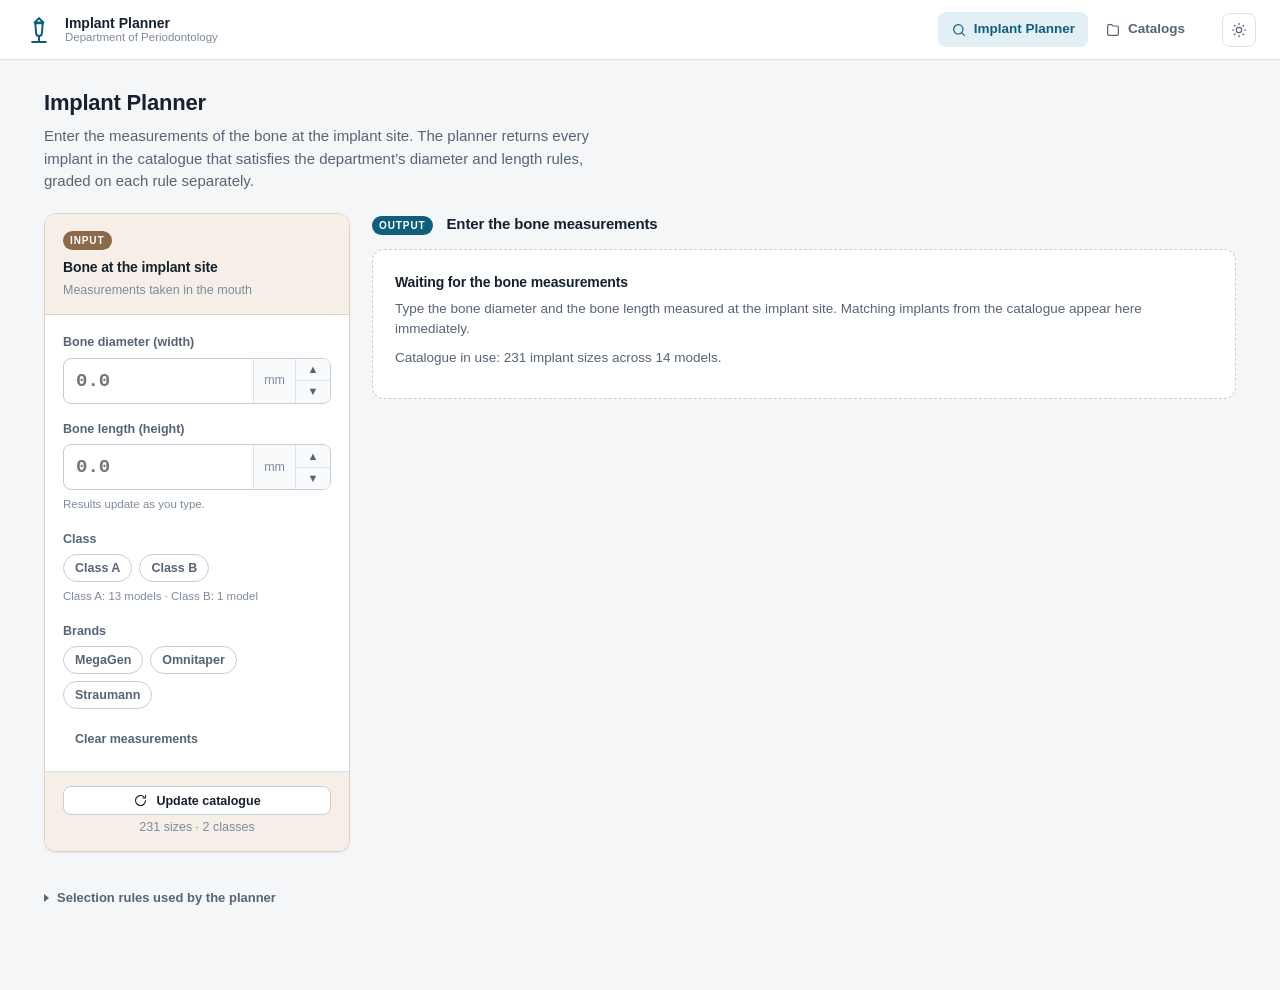
==== index.html @ 9ea449c0 "Version 1.0" ====
<!DOCTYPE html>
<html lang="en">
<head>
<meta charset="utf-8">
<meta name="viewport" content="width=device-width, initial-scale=1">
<title>Implant Planner &middot; Department of Periodontology</title>
<link rel="stylesheet" href="assets/styles.css">
<link rel="icon" href="data:image/svg+xml,%3Csvg xmlns='http://www.w3.org/2000/svg' viewBox='0 0 24 24'%3E%3Ctext y='19' font-size='19'%3E%F0%9F%A6%B7%3C/text%3E%3C/svg%3E">
</head>
<body>

<header class="appbar">
  <div class="appbar__brand">
    <svg class="appbar__mark" viewBox="0 0 24 24" fill="none" stroke="currentColor" stroke-width="1.6" stroke-linecap="round" stroke-linejoin="round" aria-hidden="true">
      <path d="M12 2.5 8.5 6h7L12 2.5Z"></path>
      <path d="M9 6.5h6l-.7 8.2a2.3 2.3 0 0 1-2.3 2.1 2.3 2.3 0 0 1-2.3-2.1L9 6.5Z"></path>
      <path d="M12 17v4.5"></path>
      <path d="M6.5 21.5h11"></path>
    </svg>
    <div>
      <div class="appbar__title">Implant Planner</div>
      <div class="appbar__subtitle">Department of Periodontology</div>
    </div>
  </div>

  <nav class="appbar__nav">
    <a class="appbar__link" href="index.html" aria-current="page">
      <svg viewBox="0 0 24 24" fill="none" stroke="currentColor" stroke-width="1.8" stroke-linecap="round" stroke-linejoin="round" aria-hidden="true">
        <circle cx="11" cy="11" r="7"></circle><path d="m20 20-3.6-3.6"></path>
      </svg>
      Implant Planner
    </a>
    <a class="appbar__link" href="catalogs.html">
      <svg viewBox="0 0 24 24" fill="none" stroke="currentColor" stroke-width="1.8" stroke-linecap="round" stroke-linejoin="round" aria-hidden="true">
        <path d="M4 5.5A1.5 1.5 0 0 1 5.5 4H10l2 2h6.5A1.5 1.5 0 0 1 20 7.5v11A1.5 1.5 0 0 1 18.5 20h-13A1.5 1.5 0 0 1 4 18.5Z"></path>
      </svg>
      Catalogs
    </a>
  </nav>

  <button class="icon-button" data-theme-toggle type="button" title="Switch between light and dark" aria-label="Switch between light and dark">
    <svg class="icon-sun" viewBox="0 0 24 24" fill="none" stroke="currentColor" stroke-width="1.8" stroke-linecap="round" aria-hidden="true">
      <circle cx="12" cy="12" r="4"></circle>
      <path d="M12 2v2M12 20v2M4.9 4.9l1.4 1.4M17.7 17.7l1.4 1.4M2 12h2M20 12h2M4.9 19.1l1.4-1.4M17.7 6.3l1.4-1.4"></path>
    </svg>
    <svg class="icon-moon" viewBox="0 0 24 24" fill="none" stroke="currentColor" stroke-width="1.8" stroke-linecap="round" stroke-linejoin="round" aria-hidden="true">
      <path d="M20 14.5A8 8 0 0 1 9.5 4 8 8 0 1 0 20 14.5Z"></path>
    </svg>
  </button>
</header>

<main class="page">
  <div class="page-head">
    <h1>Implant Planner</h1>
    <p>Enter the measurements of the bone at the implant site. The planner returns every implant in the
      catalogue that satisfies the department&rsquo;s diameter and length rules, graded on each rule separately.</p>
  </div>

  <div class="planner">
    <!-- ------------------------------------------------ INPUT: bone ------ -->
    <section class="card bone-card sticky-panel" aria-labelledby="bone-heading">
      <div class="card__head">
        <span class="tag tag--bone">Input</span>
        <h2 id="bone-heading" style="margin-top:7px">Bone at the implant site</h2>
        <p>Measurements taken in the mouth</p>
      </div>
      <div class="card__body">
        <form id="bone-form" autocomplete="off">
          <div class="field">
            <label class="field__label" for="bone-diameter">Bone diameter (width)</label>
            <div class="field__input">
              <input type="number" id="bone-diameter" name="boneDiameter" step="0.1" min="0" max="30" inputmode="decimal" placeholder="0.0">
              <span class="field__unit">mm</span>
              <span class="stepper">
                <button type="button" data-step="bone-diameter" data-delta="0.1" aria-label="Increase bone diameter">&#9650;</button>
                <button type="button" data-step="bone-diameter" data-delta="-0.1" aria-label="Decrease bone diameter">&#9660;</button>
              </span>
            </div>
          </div>

          <div class="field">
            <label class="field__label" for="bone-length">Bone length (height)</label>
            <div class="field__input">
              <input type="number" id="bone-length" name="boneLength" step="0.1" min="0" max="40" inputmode="decimal" placeholder="0.0">
              <span class="field__unit">mm</span>
              <span class="stepper">
                <button type="button" data-step="bone-length" data-delta="0.1" aria-label="Increase bone length">&#9650;</button>
                <button type="button" data-step="bone-length" data-delta="-0.1" aria-label="Decrease bone length">&#9660;</button>
              </span>
            </div>
            <p class="field__hint">Results update as you type.</p>
          </div>

          <div class="field">
            <span class="field__label">Class</span>
            <div class="brand-filter" id="class-filter" role="group" aria-label="Filter by class"></div>
            <p class="field__hint" id="class-hint"></p>
          </div>

          <div class="field">
            <span class="field__label">Brands</span>
            <div class="brand-filter" id="brand-filter" role="group" aria-label="Filter by brand"></div>
          </div>

          <div class="field">
            <button class="button button--quiet button--small" type="button" id="clear-button">Clear measurements</button>
          </div>
        </form>
      </div>
      <div class="card__head" style="border-top:1px solid var(--border);border-bottom:0">
        <button class="button button--block button--small" type="button" id="open-data-dialog">
          <svg viewBox="0 0 24 24" fill="none" stroke="currentColor" stroke-width="1.8" stroke-linecap="round" stroke-linejoin="round" aria-hidden="true">
            <path d="M20 12a8 8 0 1 1-2.6-5.9"></path><path d="M20 4v4h-4"></path>
          </svg>
          Update catalogue
        </button>
        <p id="data-summary" style="text-align:center"></p>
      </div>
    </section>

    <!-- ---------------------------------------------- OUTPUT: implants ---- -->
    <section aria-labelledby="results-heading">
      <div class="results__head">
        <span class="tag tag--implant">Output</span>
        <h2 id="results-heading" class="results__count" aria-live="polite">
          <span id="results-count">Enter the bone measurements</span>
        </h2>
        <span class="results__context" id="results-context"></span>
      </div>
      <div id="results"></div>
    </section>
  </div>

  <details class="rules">
    <summary>Selection rules used by the planner</summary>
    <div class="rule-grid">
      <div class="card">
        <div class="card__head"><h2>Diameter</h2><p>Bone diameter &minus; implant diameter</p></div>
        <div class="card__body">
          <table class="rule-table">
            <thead><tr><th>Difference</th><th style="text-align:right">Rating</th></tr></thead>
            <tbody>
              <tr><td class="formula">exactly 3.0 mm</td><td><span class="badge badge--optimal">Optimal</span></td></tr>
              <tr><td class="formula">2.0 &ndash; 2.99 mm</td><td><span class="badge badge--standard">Standard</span></td></tr>
              <tr><td class="formula">1.6 &ndash; 1.99 mm</td><td><span class="badge badge--less">Less preferable</span></td></tr>
              <tr><td class="formula">anything else</td><td>not shown</td></tr>
            </tbody>
          </table>
        </div>
      </div>
      <div class="card">
        <div class="card__head"><h2>Length</h2><p>Bone length &minus; implant length</p></div>
        <div class="card__body">
          <table class="rule-table">
            <thead><tr><th>Difference</th><th style="text-align:right">Rating</th></tr></thead>
            <tbody>
              <tr><td class="formula">0 mm (equal)</td><td><span class="badge badge--optimal">Optimal</span></td></tr>
              <tr><td class="formula">up to 2.0 mm shorter</td><td><span class="badge badge--standard">Standard</span></td></tr>
              <tr><td class="formula">anything else</td><td>not shown</td></tr>
            </tbody>
          </table>
          <p class="field__hint" style="margin-top:12px">An implant longer than the bone is never shown. Each result
            is rated on diameter and on length separately; it is grouped under the weaker of its two ratings.</p>
        </div>
      </div>
    </div>
  </details>
</main>

<!-- ------------------------------------------------------ update catalogue -->
<dialog class="dialog" id="data-dialog" aria-labelledby="data-dialog-title">
  <div class="dialog__head">
    <h2 id="data-dialog-title">Update catalogue</h2>
    <button class="icon-button" type="button" id="close-data-dialog" aria-label="Close">
      <svg viewBox="0 0 24 24" fill="none" stroke="currentColor" stroke-width="2" stroke-linecap="round" aria-hidden="true">
        <path d="M6 6l12 12M18 6 6 18"></path>
      </svg>
    </button>
  </div>

  <div class="dialog__body">
    <div class="data-status" id="data-status"></div>

    <div class="drop-zone" id="drop-zone" role="button" tabindex="0">
      <svg viewBox="0 0 24 24" fill="none" stroke="currentColor" stroke-width="1.6" stroke-linecap="round" stroke-linejoin="round" aria-hidden="true">
        <path d="M12 15V3"></path><path d="m7.5 7.5 4.5-4.5 4.5 4.5"></path>
        <path d="M4 15v3.5A1.5 1.5 0 0 0 5.5 20h13a1.5 1.5 0 0 0 1.5-1.5V15"></path>
      </svg>
      <strong>Choose your Excel file, or drop it here</strong>
      <span>Implant catalogue &mdash; Brand Name &middot; Model &middot; Diameter (mm) &middot; Length (mm)</span>
      <span>Classes &mdash; Brand Name &middot; Model &middot; Class</span>
      <span>Either file is recognised automatically.</span>
      <input type="file" id="file-input" accept=".xlsx" class="visually-hidden">
    </div>

    <div id="data-message"></div>
  </div>

  <div class="dialog__foot">
    <button class="button button--small" type="button" id="reset-data">Restore built-in data</button>
    <span class="dialog__downloads">
      <button class="button button--small button--primary" type="button" data-download="implants" title="Save the catalogue in use as data/implants.js so it becomes the default for everyone">
        <svg viewBox="0 0 24 24" fill="none" stroke="currentColor" stroke-width="1.8" stroke-linecap="round" stroke-linejoin="round" aria-hidden="true">
          <path d="M12 3v12"></path><path d="m7.5 10.5 4.5 4.5 4.5-4.5"></path><path d="M4 20h16"></path>
        </svg>
        implants.js
      </button>
      <button class="button button--small button--primary" type="button" data-download="classes" title="Save the classes in use as data/classes.js so they become the default for everyone">
        <svg viewBox="0 0 24 24" fill="none" stroke="currentColor" stroke-width="1.8" stroke-linecap="round" stroke-linejoin="round" aria-hidden="true">
          <path d="M12 3v12"></path><path d="m7.5 10.5 4.5 4.5 4.5-4.5"></path><path d="M4 20h16"></path>
        </svg>
        classes.js
      </button>
    </span>
  </div>
</dialog>

<script src="data/implants.js"></script>
<script src="data/classes.js"></script>
<script src="assets/xlsx.js"></script>
<script src="assets/app.js"></script>
<script src="assets/planner.js"></script>
</body>
</html>
---- assets/styles.css ----
/* Department of Periodontology - Implant Planner
   Light and dark palettes are both defined on :root so no colour is
   declared only inside a media query. */

:root {
  --bg: #f4f6f8;
  --surface: #ffffff;
  --surface-2: #f8fafc;
  --surface-3: #eef2f6;
  --border: #dbe2ea;
  --border-strong: #c3ceda;
  --text: #16212e;
  --text-2: #566476;
  --text-3: #7d8b9c;

  --brand: #0f5f7a;
  --brand-strong: #0a4a60;
  --brand-soft: #e2f0f5;

  --bone: #8a6a4b;
  --bone-soft: #f6efe7;
  --bone-border: #e2d3c1;

  --optimal: #12795c;
  --optimal-soft: #dff3ec;
  --optimal-border: #a9ddcc;

  --standard: #1c5fa8;
  --standard-soft: #e3eefb;
  --standard-border: #b6d1ee;

  --less: #a2640b;
  --less-soft: #fbeed8;
  --less-border: #eed6a8;

  --danger: #b3261e;
  --danger-soft: #fbe6e4;

  --shadow: 0 1px 2px rgba(16, 33, 46, .06), 0 8px 24px rgba(16, 33, 46, .06);
  --shadow-sm: 0 1px 2px rgba(16, 33, 46, .08);
  --radius: 12px;
  --radius-sm: 8px;
  --mono: ui-monospace, "SF Mono", "Cascadia Mono", "Segoe UI Mono", Menlo, Consolas, monospace;
  --sans: "Inter", -apple-system, BlinkMacSystemFont, "Segoe UI", Roboto, Helvetica, Arial, sans-serif;
}

@media (prefers-color-scheme: dark) {
  :root:not([data-theme="light"]) {
    --bg: #0e1419;
    --surface: #161e26;
    --surface-2: #1b242d;
    --surface-3: #212c37;
    --border: #2a3742;
    --border-strong: #3a4956;
    --text: #e8eef4;
    --text-2: #a3b1bf;
    --text-3: #7d8e9d;

    --brand: #58b8d4;
    --brand-strong: #7fcde4;
    --brand-soft: #14313c;

    --bone: #c9a883;
    --bone-soft: #2a2219;
    --bone-border: #493c2c;

    --optimal: #56c9a3;
    --optimal-soft: #10302a;
    --optimal-border: #1f5346;

    --standard: #79b3f0;
    --standard-soft: #132a41;
    --standard-border: #26476b;

    --less: #e0ab52;
    --less-soft: #33270f;
    --less-border: #5b471d;

    --danger: #f08b83;
    --danger-soft: #351a18;

    --shadow: 0 1px 2px rgba(0, 0, 0, .4), 0 10px 28px rgba(0, 0, 0, .35);
    --shadow-sm: 0 1px 2px rgba(0, 0, 0, .4);
  }
}

:root[data-theme="dark"] {
  --bg: #0e1419;
  --surface: #161e26;
  --surface-2: #1b242d;
  --surface-3: #212c37;
  --border: #2a3742;
  --border-strong: #3a4956;
  --text: #e8eef4;
  --text-2: #a3b1bf;
  --text-3: #7d8e9d;

  --brand: #58b8d4;
  --brand-strong: #7fcde4;
  --brand-soft: #14313c;

  --bone: #c9a883;
  --bone-soft: #2a2219;
  --bone-border: #493c2c;

  --optimal: #56c9a3;
  --optimal-soft: #10302a;
  --optimal-border: #1f5346;

  --standard: #79b3f0;
  --standard-soft: #132a41;
  --standard-border: #26476b;

  --less: #e0ab52;
  --less-soft: #33270f;
  --less-border: #5b471d;

  --danger: #f08b83;
  --danger-soft: #351a18;

  --shadow: 0 1px 2px rgba(0, 0, 0, .4), 0 10px 28px rgba(0, 0, 0, .35);
  --shadow-sm: 0 1px 2px rgba(0, 0, 0, .4);
}

* { box-sizing: border-box; }

body {
  margin: 0;
  background: var(--bg);
  color: var(--text);
  font-family: var(--sans);
  font-size: 15px;
  line-height: 1.5;
  -webkit-font-smoothing: antialiased;
}

h1, h2, h3 { margin: 0; font-weight: 600; letter-spacing: -0.01em; }

a { color: var(--brand); }

/* ---------------------------------------------------------------- app bar */

.appbar {
  position: sticky;
  top: 0;
  z-index: 20;
  display: flex;
  align-items: center;
  gap: 24px;
  padding: 0 24px;
  height: 60px;
  background: var(--surface);
  border-bottom: 1px solid var(--border);
}

.appbar__brand {
  display: flex;
  align-items: center;
  gap: 11px;
  min-width: 0;
}

.appbar__mark {
  width: 30px;
  height: 30px;
  flex: none;
  color: var(--brand);
}

.appbar__title {
  font-size: 14px;
  font-weight: 650;
  line-height: 1.15;
  white-space: nowrap;
}

.appbar__subtitle {
  font-size: 11.5px;
  color: var(--text-3);
  line-height: 1.15;
  white-space: nowrap;
}

.appbar__nav {
  display: flex;
  gap: 4px;
  margin-left: auto;
}

.appbar__link {
  display: inline-flex;
  align-items: center;
  gap: 7px;
  padding: 7px 13px;
  border-radius: var(--radius-sm);
  font-size: 13.5px;
  font-weight: 550;
  color: var(--text-2);
  text-decoration: none;
  white-space: nowrap;
}

.appbar__link:hover { background: var(--surface-3); color: var(--text); }

.appbar__link[aria-current="page"] {
  background: var(--brand-soft);
  color: var(--brand);
}

.appbar__link svg { width: 16px; height: 16px; flex: none; }

.icon-button {
  display: inline-flex;
  align-items: center;
  justify-content: center;
  width: 34px;
  height: 34px;
  border: 1px solid var(--border);
  border-radius: var(--radius-sm);
  background: var(--surface);
  color: var(--text-2);
  cursor: pointer;
}

.icon-button:hover { background: var(--surface-3); color: var(--text); }
.icon-button svg { width: 16px; height: 16px; }
.icon-button .icon-moon { display: none; }
:root[data-theme="dark"] .icon-button .icon-moon { display: block; }
:root[data-theme="dark"] .icon-button .icon-sun { display: none; }

@media (prefers-color-scheme: dark) {
  :root:not([data-theme="light"]) .icon-button .icon-moon { display: block; }
  :root:not([data-theme="light"]) .icon-button .icon-sun { display: none; }
}

/* ------------------------------------------------------------------ layout */

.page {
  max-width: 1240px;
  margin: 0 auto;
  padding: 26px 24px 72px;
}

.page-head { margin-bottom: 20px; }
.page-head h1 { font-size: 22px; }
.page-head p { margin: 6px 0 0; color: var(--text-2); max-width: 68ch; }

.planner {
  display: grid;
  grid-template-columns: 306px minmax(0, 1fr);
  gap: 22px;
  align-items: start;
}

@media (max-width: 900px) {
  .planner { grid-template-columns: minmax(0, 1fr); }
  .appbar { padding: 0 14px; gap: 12px; }
  .appbar__subtitle { display: none; }
  .page { padding: 20px 14px 60px; }
}

.card {
  background: var(--surface);
  border: 1px solid var(--border);
  border-radius: var(--radius);
  box-shadow: var(--shadow-sm);
}

.card__head {
  padding: 14px 18px;
  border-bottom: 1px solid var(--border);
}

.card__head h2 { font-size: 14px; }
.card__head p { margin: 3px 0 0; font-size: 12.5px; color: var(--text-3); }
.card__body { padding: 18px; }

/* On a phone the tooth mark alone identifies the app; the navigation
   labels are worth more than the wordmark. */
@media (max-width: 560px) {
  .appbar__brand > div { display: none; }
  .appbar__link { padding: 7px 10px; }
}

.sticky-panel { position: sticky; top: 78px; }
@media (max-width: 900px) { .sticky-panel { position: static; } }

/* --------------------------------------------------------------- bone form */

.bone-card {
  border-color: var(--bone-border);
  overflow: hidden;
}

.bone-card .card__head {
  background: var(--bone-soft);
  border-bottom-color: var(--bone-border);
}

.tag {
  display: inline-block;
  padding: 2px 7px;
  border-radius: 999px;
  font-size: 10px;
  font-weight: 700;
  letter-spacing: .09em;
  text-transform: uppercase;
}

.tag--bone { background: var(--bone); color: #fff; }
:root[data-theme="dark"] .tag--bone { color: #1a1410; }

@media (prefers-color-scheme: dark) {
  :root:not([data-theme="light"]) .tag--bone { color: #1a1410; }
}

.tag--implant { background: var(--brand); color: #fff; }
:root[data-theme="dark"] .tag--implant { color: #08222b; }

@media (prefers-color-scheme: dark) {
  :root:not([data-theme="light"]) .tag--implant { color: #08222b; }
}

.field + .field { margin-top: 16px; }

.field__label {
  display: block;
  font-size: 12.5px;
  font-weight: 600;
  color: var(--text-2);
  margin-bottom: 6px;
}

.field__input {
  display: flex;
  align-items: stretch;
  border: 1px solid var(--border-strong);
  border-radius: var(--radius-sm);
  background: var(--surface);
  overflow: hidden;
}

.field__input:focus-within {
  border-color: var(--bone);
  box-shadow: 0 0 0 3px var(--bone-soft);
}

.field__input input {
  flex: 1;
  min-width: 0;
  border: 0;
  background: transparent;
  padding: 11px 12px;
  font-family: var(--mono);
  font-size: 19px;
  font-weight: 600;
  color: var(--text);
  -moz-appearance: textfield;
}

.field__input input:focus { outline: none; }
.field__input input::-webkit-outer-spin-button,
.field__input input::-webkit-inner-spin-button { -webkit-appearance: none; margin: 0; }

.field__unit {
  display: flex;
  align-items: center;
  padding: 0 10px;
  font-size: 12.5px;
  color: var(--text-3);
  background: var(--surface-2);
  border-left: 1px solid var(--border);
}

.stepper {
  display: flex;
  flex-direction: column;
  border-left: 1px solid var(--border);
}

.stepper button {
  flex: 1;
  width: 34px;
  border: 0;
  background: var(--surface-2);
  color: var(--text-2);
  cursor: pointer;
  font-size: 11px;
  line-height: 1;
  padding: 0;
}

.stepper button:hover { background: var(--surface-3); color: var(--text); }
.stepper button + button { border-top: 1px solid var(--border); }

.field__hint { margin: 6px 0 0; font-size: 11.5px; color: var(--text-3); }

.brand-filter { display: flex; flex-wrap: wrap; gap: 7px; }

.chip {
  display: inline-flex;
  align-items: center;
  gap: 6px;
  padding: 6px 11px;
  border: 1px solid var(--border-strong);
  border-radius: 999px;
  background: var(--surface);
  color: var(--text-2);
  font-size: 12.5px;
  font-weight: 550;
  cursor: pointer;
}

.chip[aria-pressed="true"] {
  background: var(--brand-soft);
  border-color: var(--brand);
  color: var(--brand);
}

.button {
  display: inline-flex;
  align-items: center;
  justify-content: center;
  gap: 8px;
  padding: 9px 15px;
  border-radius: var(--radius-sm);
  border: 1px solid var(--border-strong);
  background: var(--surface);
  color: var(--text);
  font-family: inherit;
  font-size: 13.5px;
  font-weight: 550;
  cursor: pointer;
}

.button:hover { background: var(--surface-3); }
.button svg { width: 15px; height: 15px; }

.button--primary {
  background: var(--brand);
  border-color: var(--brand);
  color: #fff;
}

:root[data-theme="dark"] .button--primary { color: #06202a; }

@media (prefers-color-scheme: dark) {
  :root:not([data-theme="light"]) .button--primary { color: #06202a; }
}

.button--primary:hover { background: var(--brand-strong); border-color: var(--brand-strong); }
.button--quiet { border-color: transparent; background: transparent; color: var(--text-2); padding: 7px 10px; }
.button--quiet:hover { background: var(--surface-3); color: var(--text); }
.button--small { padding: 6px 11px; font-size: 12.5px; }
.button--block { width: 100%; }

/* ---------------------------------------------------------------- results */

.results__head {
  display: flex;
  align-items: baseline;
  flex-wrap: wrap;
  gap: 10px 14px;
  margin-bottom: 14px;
}

.results__count { font-size: 15px; font-weight: 600; }
.results__count strong { font-size: 19px; }
.results__context { font-size: 13px; color: var(--text-2); }

.results__context .measure {
  font-family: var(--mono);
  font-weight: 600;
  color: var(--bone);
}

.group { margin-bottom: 22px; }

.group__head {
  display: flex;
  align-items: center;
  gap: 10px;
  margin-bottom: 9px;
}

.group__title { font-size: 13.5px; font-weight: 650; }
.group__rule { flex: 1; height: 1px; background: var(--border); }
.group__count { font-size: 12px; color: var(--text-3); font-variant-numeric: tabular-nums; }

.badge {
  display: inline-flex;
  align-items: center;
  gap: 5px;
  padding: 2.5px 9px 2.5px 7px;
  border-radius: 999px;
  border: 1px solid transparent;
  font-size: 11.5px;
  font-weight: 650;
  white-space: nowrap;
}

.badge::before {
  content: "";
  width: 6px;
  height: 6px;
  border-radius: 50%;
  background: currentColor;
}

.badge--optimal { background: var(--optimal-soft); border-color: var(--optimal-border); color: var(--optimal); }
.badge--standard { background: var(--standard-soft); border-color: var(--standard-border); color: var(--standard); }
.badge--less { background: var(--less-soft); border-color: var(--less-border); color: var(--less); }

.table-wrap {
  overflow-x: auto;
  border: 1px solid var(--border);
  border-radius: var(--radius);
  background: var(--surface);
  box-shadow: var(--shadow-sm);
}

.results-table {
  width: 100%;
  min-width: 520px;
  border-collapse: separate;
  border-spacing: 0;
  background: var(--surface);
}

.cell-metric__line {
  display: flex;
  align-items: center;
  gap: 9px;
  flex-wrap: wrap;
}

.results-table th {
  text-align: left;
  font-size: 10.5px;
  font-weight: 700;
  letter-spacing: .07em;
  text-transform: uppercase;
  color: var(--text-3);
  padding: 9px 12px;
  background: var(--surface-2);
  border-bottom: 1px solid var(--border);
}

.results-table th.th-implant { color: var(--brand); }

.results-table td {
  padding: 10px 12px;
  border-bottom: 1px solid var(--border);
  vertical-align: middle;
}

.results-table tr:last-child td { border-bottom: 0; }
.results-table tbody tr:hover td { background: var(--surface-2); }

.cell-brand {
  font-weight: 600;
  display: flex;
  align-items: center;
  gap: 7px;
  flex-wrap: wrap;
}

.class-tag {
  display: inline-block;
  padding: 1px 7px;
  border-radius: 5px;
  border: 1px solid var(--border-strong);
  background: var(--surface-3);
  color: var(--text-2);
  font-size: 10.5px;
  font-weight: 700;
  letter-spacing: .04em;
  white-space: nowrap;
}

.dialog__downloads { display: flex; gap: 8px; flex-wrap: wrap; }
.cell-model { color: var(--text-2); font-size: 13.5px; }

.dim {
  font-family: var(--mono);
  font-size: 14.5px;
  font-weight: 650;
  color: var(--brand);
  white-space: nowrap;
}

.dim small { font-size: 11px; font-weight: 500; color: var(--text-3); margin-left: 2px; }

/* The note wraps rather than widening the whole table on a narrow window. */
.gap-note {
  display: block;
  font-size: 11px;
  color: var(--text-3);
  margin-top: 3px;
}

.cell-actions { text-align: right; white-space: nowrap; }

.pdf-link {
  display: inline-flex;
  align-items: center;
  gap: 5px;
  font-size: 12.5px;
  font-weight: 550;
  color: var(--text-2);
  text-decoration: none;
  padding: 5px 9px;
  border-radius: var(--radius-sm);
  border: 1px solid var(--border);
}

.pdf-link:hover { background: var(--surface-3); color: var(--brand); border-color: var(--border-strong); }
.pdf-link svg { width: 13px; height: 13px; }

@media (max-width: 680px) {
  .results-table thead { display: none; }
  .results-table, .results-table tbody, .results-table tr, .results-table td { display: block; width: 100%; }
  .results-table { border: 0; background: transparent; box-shadow: none; min-width: 0; }
  .table-wrap { border: 0; background: transparent; box-shadow: none; overflow: visible; }

  .results-table tr {
    background: var(--surface);
    border: 1px solid var(--border);
    border-radius: var(--radius);
    margin-bottom: 10px;
    padding: 12px 14px;
    display: grid;
    grid-template-columns: 1fr auto;
    gap: 6px 12px;
  }

  .results-table td { border: 0; padding: 0; }
  .results-table td[data-label]::before {
    content: attr(data-label);
    display: block;
    font-size: 10px;
    letter-spacing: .07em;
    text-transform: uppercase;
    color: var(--text-3);
    margin-bottom: 2px;
  }
  .results-table .cell-identity { grid-column: 1 / -1; }
  .results-table .cell-actions { grid-column: 1 / -1; text-align: left; }
  .results-table tbody tr:hover td { background: transparent; }
}

/* ------------------------------------------------------------ empty states */

.notice {
  padding: 22px;
  border: 1px dashed var(--border-strong);
  border-radius: var(--radius);
  background: var(--surface);
  color: var(--text-2);
}

.notice h3 { font-size: 14px; color: var(--text); margin-bottom: 6px; }
.notice p { margin: 0 0 8px; font-size: 13.5px; }
.notice ul { margin: 8px 0 0; padding-left: 18px; font-size: 13.5px; }
.notice li { margin-bottom: 4px; }
.notice code { font-family: var(--mono); font-size: 12.5px; color: var(--text); }

/* -------------------------------------------------------------- rule guide */

.rules { margin-top: 26px; }

.rules summary {
  cursor: pointer;
  font-size: 13px;
  font-weight: 600;
  color: var(--text-2);
  padding: 10px 0;
  list-style: none;
  display: flex;
  align-items: center;
  gap: 8px;
}

.rules summary::-webkit-details-marker { display: none; }
.rules summary::before {
  content: "";
  width: 0;
  height: 0;
  border-left: 5px solid currentColor;
  border-top: 4px solid transparent;
  border-bottom: 4px solid transparent;
  transition: transform .15s;
}
.rules[open] summary::before { transform: rotate(90deg); }

.rule-grid {
  display: grid;
  grid-template-columns: repeat(auto-fit, minmax(280px, 1fr));
  gap: 14px;
  margin-top: 6px;
}

.rule-table { width: 100%; border-collapse: collapse; font-size: 13px; }
.rule-table th {
  text-align: left;
  font-size: 10.5px;
  letter-spacing: .07em;
  text-transform: uppercase;
  color: var(--text-3);
  padding-bottom: 7px;
}
.rule-table td { padding: 6px 0; border-top: 1px solid var(--border); }
.rule-table td:last-child { text-align: right; }
.rule-table .formula { font-family: var(--mono); font-size: 12.5px; color: var(--text-2); }

/* ------------------------------------------------------------ data manager */

.data-status {
  display: flex;
  align-items: center;
  gap: 9px;
  font-size: 12.5px;
  color: var(--text-2);
  padding: 10px 12px;
  background: var(--surface-2);
  border: 1px solid var(--border);
  border-radius: var(--radius-sm);
  margin-bottom: 14px;
}

.data-status svg { width: 15px; height: 15px; flex: none; color: var(--text-3); }
.data-status strong { color: var(--text); font-weight: 600; }

.drop-zone {
  border: 1.5px dashed var(--border-strong);
  border-radius: var(--radius);
  padding: 22px 18px;
  text-align: center;
  background: var(--surface-2);
  cursor: pointer;
}

.drop-zone:hover, .drop-zone.is-over { border-color: var(--brand); background: var(--brand-soft); }
.drop-zone svg { width: 26px; height: 26px; color: var(--text-3); margin-bottom: 8px; }
.drop-zone strong { display: block; font-size: 13.5px; }
.drop-zone span { display: block; font-size: 12px; color: var(--text-3); margin-top: 3px; }

.message {
  margin-top: 14px;
  padding: 11px 13px;
  border-radius: var(--radius-sm);
  font-size: 13px;
  border: 1px solid transparent;
}

.message--ok { background: var(--optimal-soft); border-color: var(--optimal-border); color: var(--optimal); }
.message--error { background: var(--danger-soft); border-color: var(--danger); color: var(--danger); }

.dialog {
  border: 1px solid var(--border);
  border-radius: var(--radius);
  padding: 0;
  max-width: 560px;
  width: calc(100% - 32px);
  background: var(--surface);
  color: var(--text);
  box-shadow: var(--shadow);
}

.dialog::backdrop { background: rgba(9, 17, 24, .5); }
.dialog__head {
  display: flex;
  align-items: center;
  justify-content: space-between;
  gap: 12px;
  padding: 15px 18px;
  border-bottom: 1px solid var(--border);
}
.dialog__head h2 { font-size: 15px; }
.dialog__body { padding: 18px; }
.dialog__foot {
  display: flex;
  justify-content: space-between;
  gap: 10px;
  padding: 13px 18px;
  border-top: 1px solid var(--border);
  background: var(--surface-2);
  flex-wrap: wrap;
}

/* ---------------------------------------------------------- catalogue page */

.catalogue-grid {
  display: grid;
  grid-template-columns: repeat(auto-fill, minmax(258px, 1fr));
  gap: 16px;
}

.catalogue-card {
  display: flex;
  flex-direction: column;
  gap: 12px;
  padding: 18px;
  background: var(--surface);
  border: 1px solid var(--border);
  border-radius: var(--radius);
  box-shadow: var(--shadow-sm);
  text-decoration: none;
  color: inherit;
}

.catalogue-card:hover {
  border-color: var(--brand);
  box-shadow: var(--shadow);
  transform: translateY(-1px);
}

.catalogue-card__icon {
  width: 46px;
  height: 46px;
  color: var(--brand);
}

.catalogue-card__brand {
  display: flex;
  align-items: center;
  gap: 7px;
  flex-wrap: wrap;
  font-size: 11px;
  font-weight: 700;
  letter-spacing: .08em;
  text-transform: uppercase;
  color: var(--text-3);
}

.catalogue-card__brand .class-tag { letter-spacing: .04em; text-transform: none; }

.catalogue-card__title { font-size: 16px; font-weight: 650; margin-top: 2px; }
.catalogue-card__meta { font-size: 12.5px; color: var(--text-2); margin-top: 7px; }
.catalogue-card__meta span { display: block; }

.catalogue-card__open {
  display: inline-flex;
  align-items: center;
  gap: 6px;
  margin-top: auto;
  padding-top: 12px;
  border-top: 1px solid var(--border);
  font-size: 12.5px;
  font-weight: 600;
  color: var(--brand);
}

.catalogue-card__open svg { width: 13px; height: 13px; }

.footnote { margin-top: 26px; font-size: 12.5px; color: var(--text-3); }

.visually-hidden {
  position: absolute;
  width: 1px; height: 1px;
  padding: 0; margin: -1px;
  overflow: hidden;
  clip: rect(0 0 0 0);
  white-space: nowrap;
  border: 0;
}
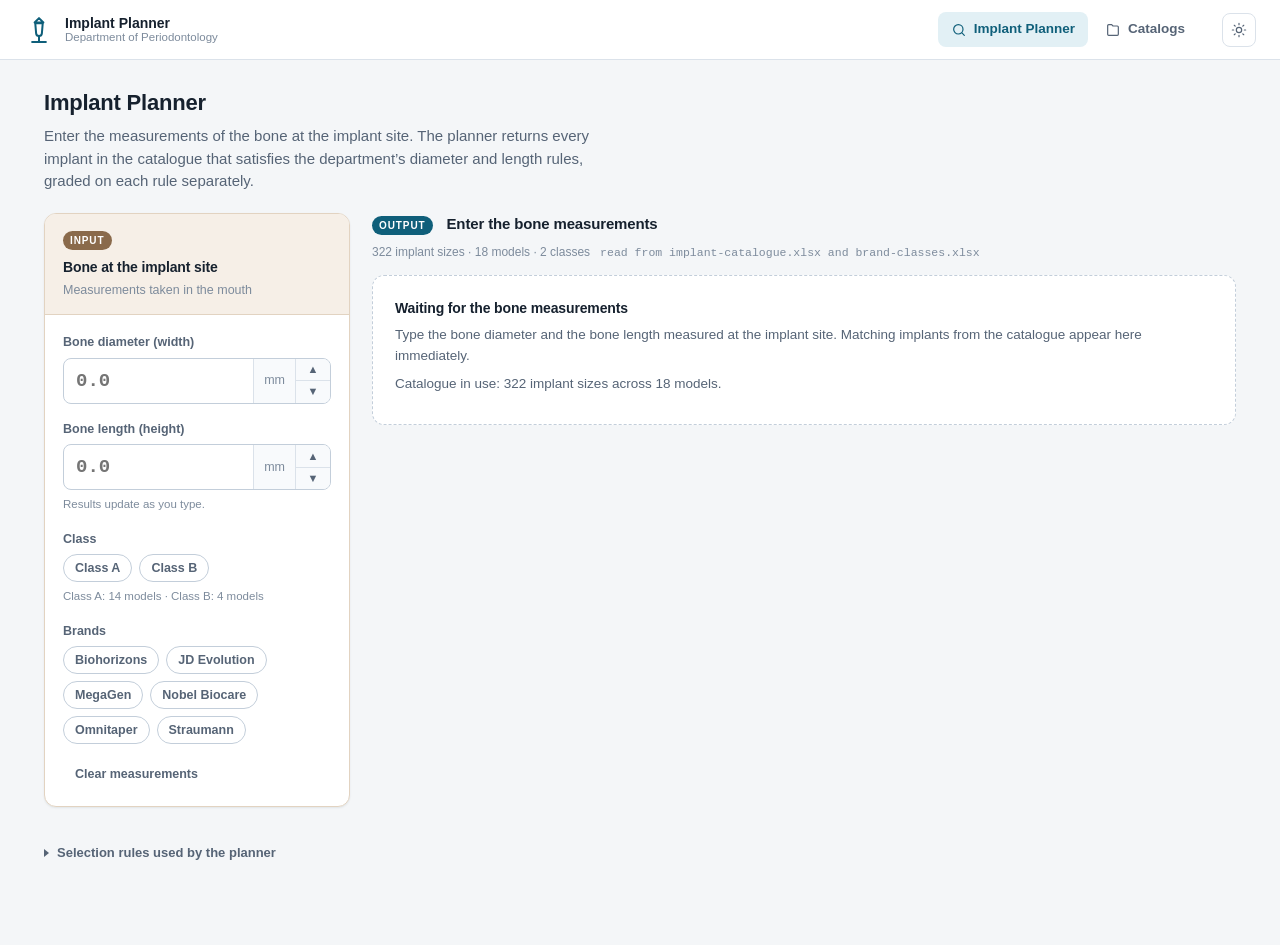
==== commit a5001cdc: "fixed updates not working issue" ====
--- a/index.html
+++ b/index.html
@@ -107,15 +107,6 @@
           </div>
         </form>
       </div>
-      <div class="card__head" style="border-top:1px solid var(--border);border-bottom:0">
-        <button class="button button--block button--small" type="button" id="open-data-dialog">
-          <svg viewBox="0 0 24 24" fill="none" stroke="currentColor" stroke-width="1.8" stroke-linecap="round" stroke-linejoin="round" aria-hidden="true">
-            <path d="M20 12a8 8 0 1 1-2.6-5.9"></path><path d="M20 4v4h-4"></path>
-          </svg>
-          Update catalogue
-        </button>
-        <p id="data-summary" style="text-align:center"></p>
-      </div>
     </section>
 
     <!-- ---------------------------------------------- OUTPUT: implants ---- -->
@@ -127,6 +118,7 @@
         </h2>
         <span class="results__context" id="results-context"></span>
       </div>
+      <p class="data-source" id="data-source"></p>
       <div id="results"></div>
     </section>
   </div>
@@ -167,53 +159,6 @@
   </details>
 </main>
 
-<!-- ------------------------------------------------------ update catalogue -->
-<dialog class="dialog" id="data-dialog" aria-labelledby="data-dialog-title">
-  <div class="dialog__head">
-    <h2 id="data-dialog-title">Update catalogue</h2>
-    <button class="icon-button" type="button" id="close-data-dialog" aria-label="Close">
-      <svg viewBox="0 0 24 24" fill="none" stroke="currentColor" stroke-width="2" stroke-linecap="round" aria-hidden="true">
-        <path d="M6 6l12 12M18 6 6 18"></path>
-      </svg>
-    </button>
-  </div>
-
-  <div class="dialog__body">
-    <div class="data-status" id="data-status"></div>
-
-    <div class="drop-zone" id="drop-zone" role="button" tabindex="0">
-      <svg viewBox="0 0 24 24" fill="none" stroke="currentColor" stroke-width="1.6" stroke-linecap="round" stroke-linejoin="round" aria-hidden="true">
-        <path d="M12 15V3"></path><path d="m7.5 7.5 4.5-4.5 4.5 4.5"></path>
-        <path d="M4 15v3.5A1.5 1.5 0 0 0 5.5 20h13a1.5 1.5 0 0 0 1.5-1.5V15"></path>
-      </svg>
-      <strong>Choose your Excel file, or drop it here</strong>
-      <span>Implant catalogue &mdash; Brand Name &middot; Model &middot; Diameter (mm) &middot; Length (mm)</span>
-      <span>Classes &mdash; Brand Name &middot; Model &middot; Class</span>
-      <span>Either file is recognised automatically.</span>
-      <input type="file" id="file-input" accept=".xlsx" class="visually-hidden">
-    </div>
-
-    <div id="data-message"></div>
-  </div>
-
-  <div class="dialog__foot">
-    <button class="button button--small" type="button" id="reset-data">Restore built-in data</button>
-    <span class="dialog__downloads">
-      <button class="button button--small button--primary" type="button" data-download="implants" title="Save the catalogue in use as data/implants.js so it becomes the default for everyone">
-        <svg viewBox="0 0 24 24" fill="none" stroke="currentColor" stroke-width="1.8" stroke-linecap="round" stroke-linejoin="round" aria-hidden="true">
-          <path d="M12 3v12"></path><path d="m7.5 10.5 4.5 4.5 4.5-4.5"></path><path d="M4 20h16"></path>
-        </svg>
-        implants.js
-      </button>
-      <button class="button button--small button--primary" type="button" data-download="classes" title="Save the classes in use as data/classes.js so they become the default for everyone">
-        <svg viewBox="0 0 24 24" fill="none" stroke="currentColor" stroke-width="1.8" stroke-linecap="round" stroke-linejoin="round" aria-hidden="true">
-          <path d="M12 3v12"></path><path d="m7.5 10.5 4.5 4.5 4.5-4.5"></path><path d="M4 20h16"></path>
-        </svg>
-        classes.js
-      </button>
-    </span>
-  </div>
-</dialog>
 
 <script src="data/implants.js"></script>
 <script src="data/classes.js"></script>
--- a/assets/styles.css
+++ b/assets/styles.css
@@ -578,7 +578,6 @@
   white-space: nowrap;
 }
 
-.dialog__downloads { display: flex; gap: 8px; flex-wrap: wrap; }
 .cell-model { color: var(--text-2); font-size: 13.5px; }
 
 .dim {
@@ -713,80 +712,29 @@
 .rule-table td:last-child { text-align: right; }
 .rule-table .formula { font-family: var(--mono); font-size: 12.5px; color: var(--text-2); }
 
-/* ------------------------------------------------------------ data manager */
-
-.data-status {
-  display: flex;
-  align-items: center;
-  gap: 9px;
-  font-size: 12.5px;
-  color: var(--text-2);
-  padding: 10px 12px;
-  background: var(--surface-2);
-  border: 1px solid var(--border);
+/* ------------------------------------------------------------ data source */
+
+.data-source {
+  display: flex;
+  flex-wrap: wrap;
+  align-items: baseline;
+  gap: 4px 10px;
+  margin: -6px 0 14px;
+  font-size: 12px;
+  color: var(--text-3);
+}
+
+.data-source__file { font-family: var(--mono); font-size: 11.5px; }
+
+.data-source--warn {
+  padding: 8px 11px;
+  border: 1px solid var(--less-border);
+  background: var(--less-soft);
   border-radius: var(--radius-sm);
-  margin-bottom: 14px;
-}
-
-.data-status svg { width: 15px; height: 15px; flex: none; color: var(--text-3); }
-.data-status strong { color: var(--text); font-weight: 600; }
-
-.drop-zone {
-  border: 1.5px dashed var(--border-strong);
-  border-radius: var(--radius);
-  padding: 22px 18px;
-  text-align: center;
-  background: var(--surface-2);
-  cursor: pointer;
-}
-
-.drop-zone:hover, .drop-zone.is-over { border-color: var(--brand); background: var(--brand-soft); }
-.drop-zone svg { width: 26px; height: 26px; color: var(--text-3); margin-bottom: 8px; }
-.drop-zone strong { display: block; font-size: 13.5px; }
-.drop-zone span { display: block; font-size: 12px; color: var(--text-3); margin-top: 3px; }
-
-.message {
-  margin-top: 14px;
-  padding: 11px 13px;
-  border-radius: var(--radius-sm);
-  font-size: 13px;
-  border: 1px solid transparent;
-}
-
-.message--ok { background: var(--optimal-soft); border-color: var(--optimal-border); color: var(--optimal); }
-.message--error { background: var(--danger-soft); border-color: var(--danger); color: var(--danger); }
-
-.dialog {
-  border: 1px solid var(--border);
-  border-radius: var(--radius);
-  padding: 0;
-  max-width: 560px;
-  width: calc(100% - 32px);
-  background: var(--surface);
-  color: var(--text);
-  box-shadow: var(--shadow);
-}
-
-.dialog::backdrop { background: rgba(9, 17, 24, .5); }
-.dialog__head {
-  display: flex;
-  align-items: center;
-  justify-content: space-between;
-  gap: 12px;
-  padding: 15px 18px;
-  border-bottom: 1px solid var(--border);
-}
-.dialog__head h2 { font-size: 15px; }
-.dialog__body { padding: 18px; }
-.dialog__foot {
-  display: flex;
-  justify-content: space-between;
-  gap: 10px;
-  padding: 13px 18px;
-  border-top: 1px solid var(--border);
-  background: var(--surface-2);
-  flex-wrap: wrap;
-}
+  color: var(--less);
+}
+
+.data-source--warn .data-source__file { color: inherit; font-family: var(--sans); font-size: 12px; }
 
 /* ---------------------------------------------------------- catalogue page */
 
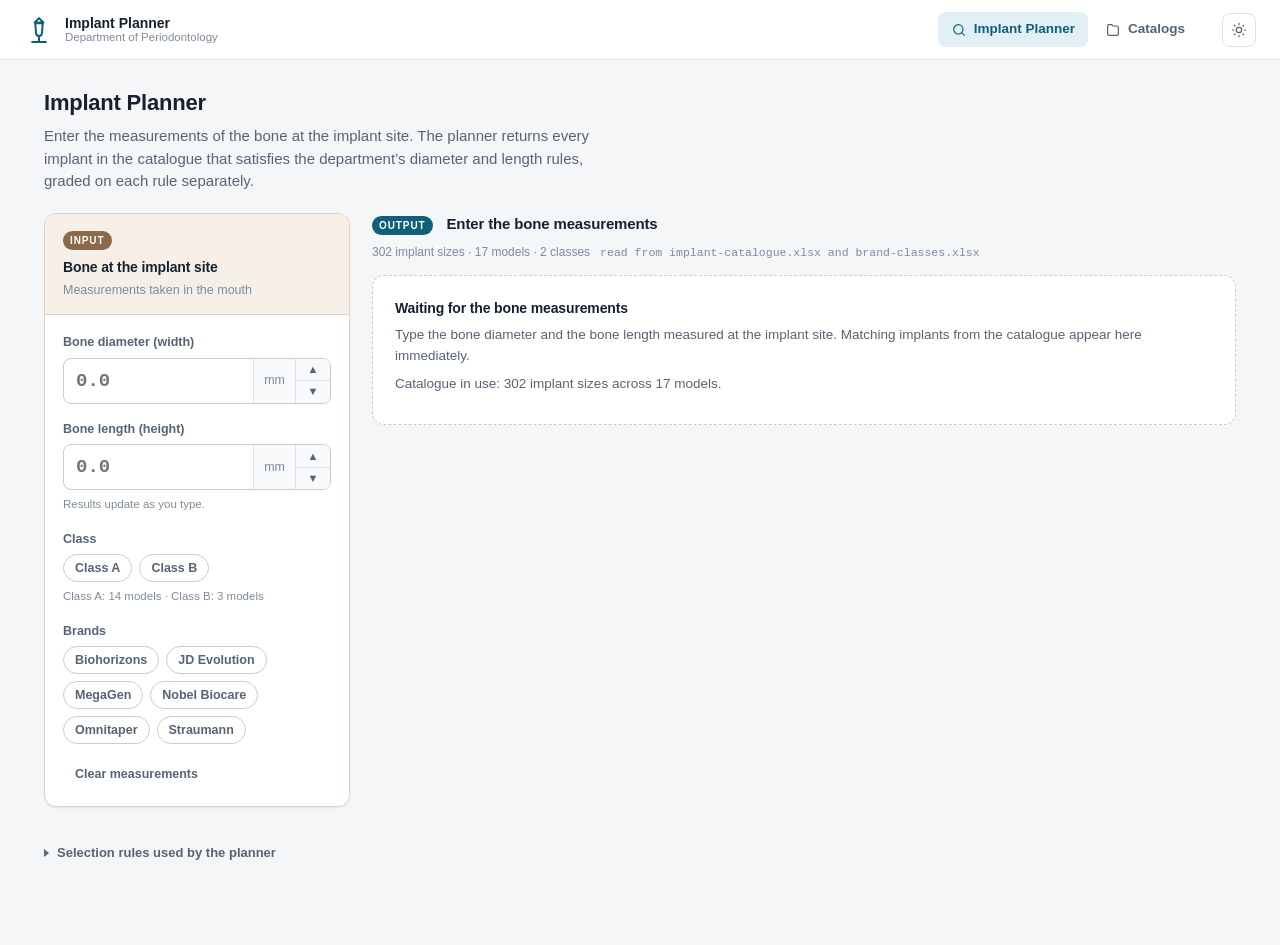
==== commit 1a0a5b9e: "added new catalogues and remove TaperPro plain" ====
--- a/index.html
+++ b/index.html
@@ -132,10 +132,10 @@
           <table class="rule-table">
             <thead><tr><th>Difference</th><th style="text-align:right">Rating</th></tr></thead>
             <tbody>
-              <tr><td class="formula">exactly 3.0 mm</td><td><span class="badge badge--optimal">Optimal</span></td></tr>
+              <tr><td class="formula">3.0 mm or more</td><td><span class="badge badge--optimal">Optimal</span></td></tr>
               <tr><td class="formula">2.0 &ndash; 2.99 mm</td><td><span class="badge badge--standard">Standard</span></td></tr>
               <tr><td class="formula">1.6 &ndash; 1.99 mm</td><td><span class="badge badge--less">Less preferable</span></td></tr>
-              <tr><td class="formula">anything else</td><td>not shown</td></tr>
+              <tr><td class="formula">under 1.6 mm</td><td>not shown</td></tr>
             </tbody>
           </table>
         </div>
